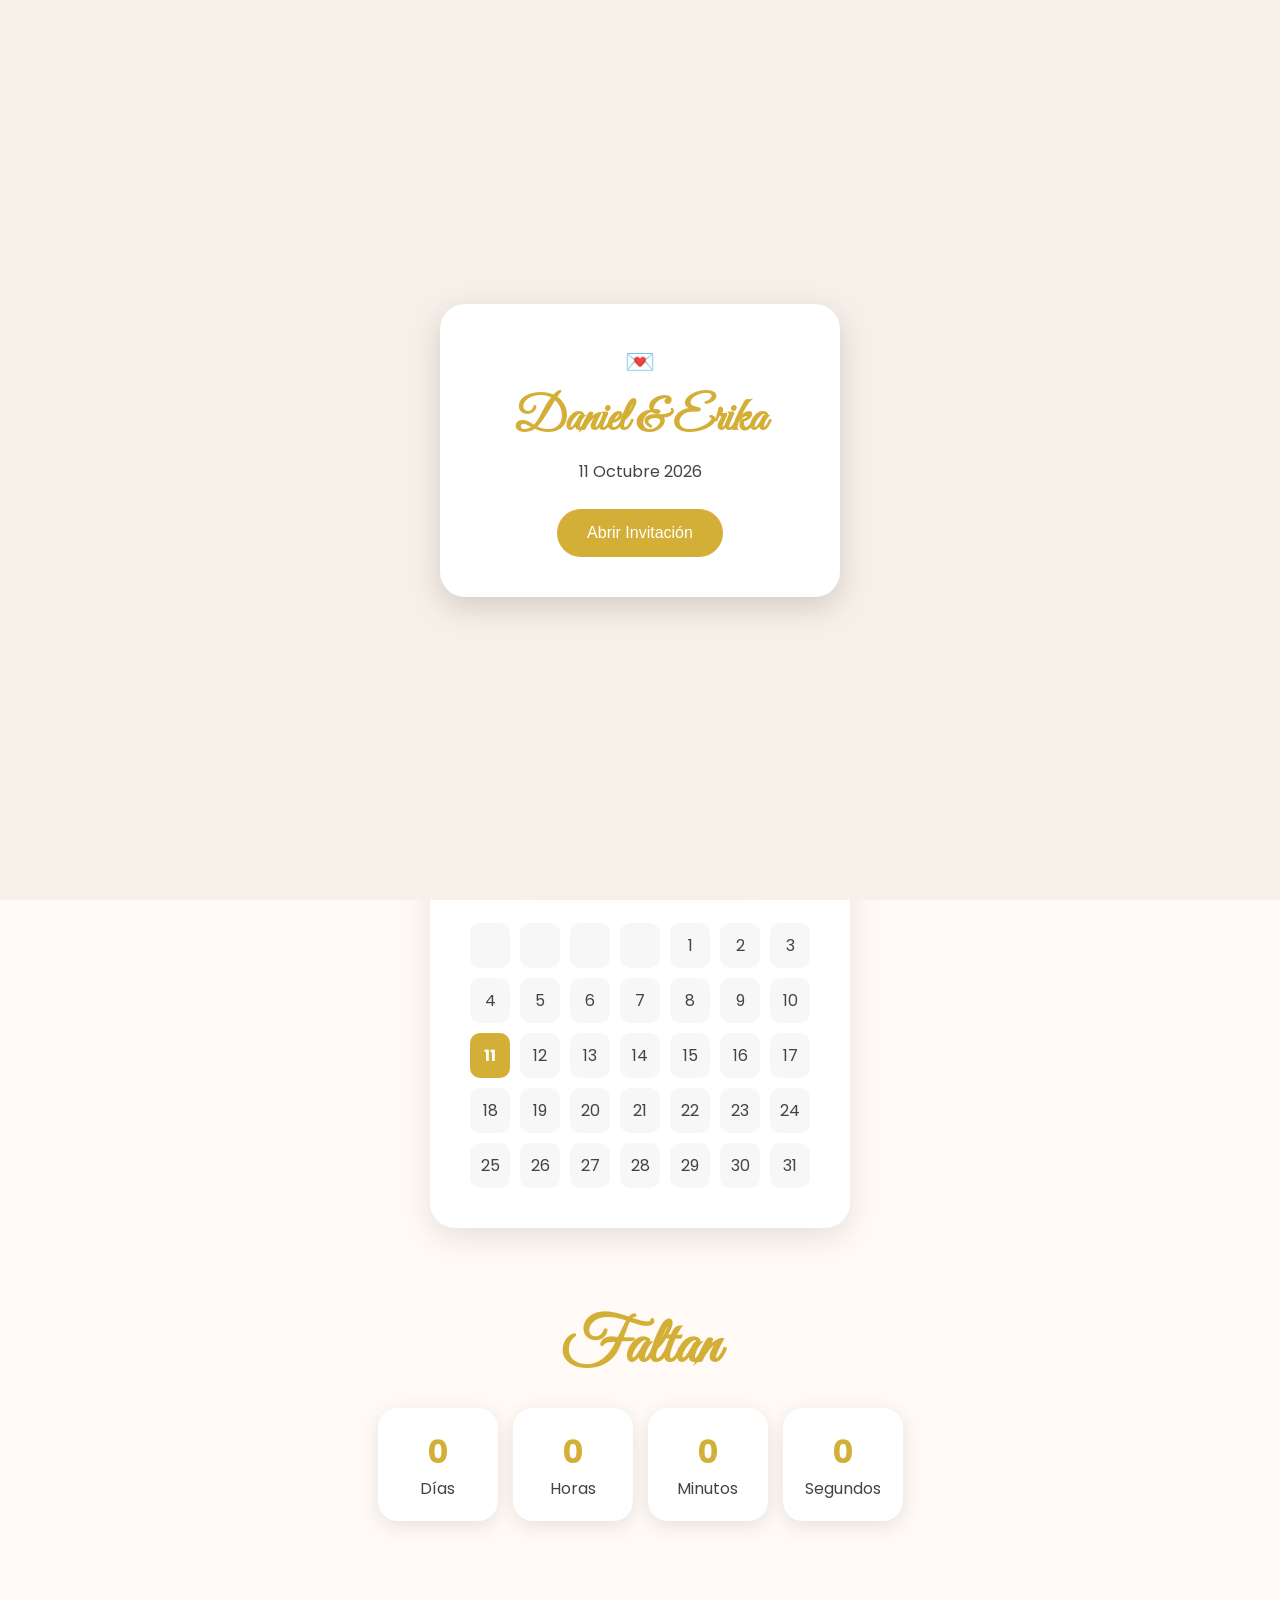
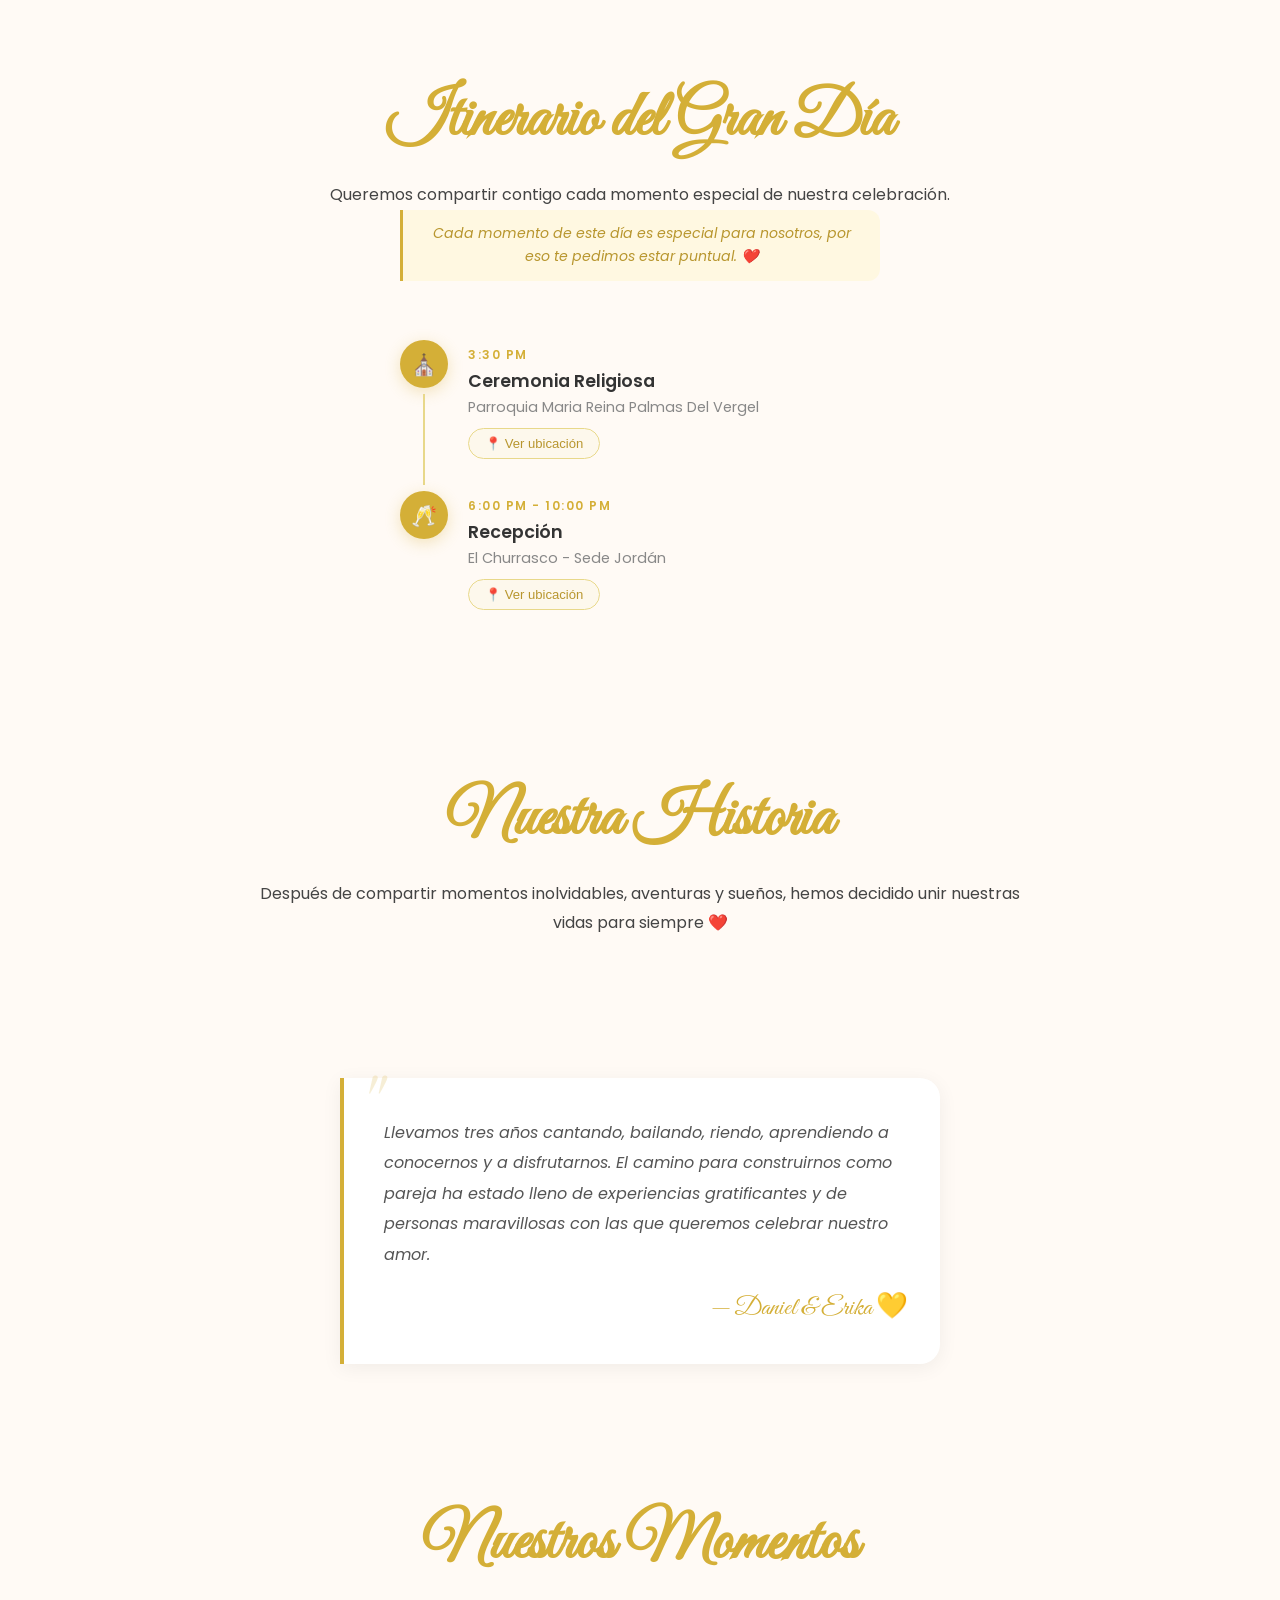
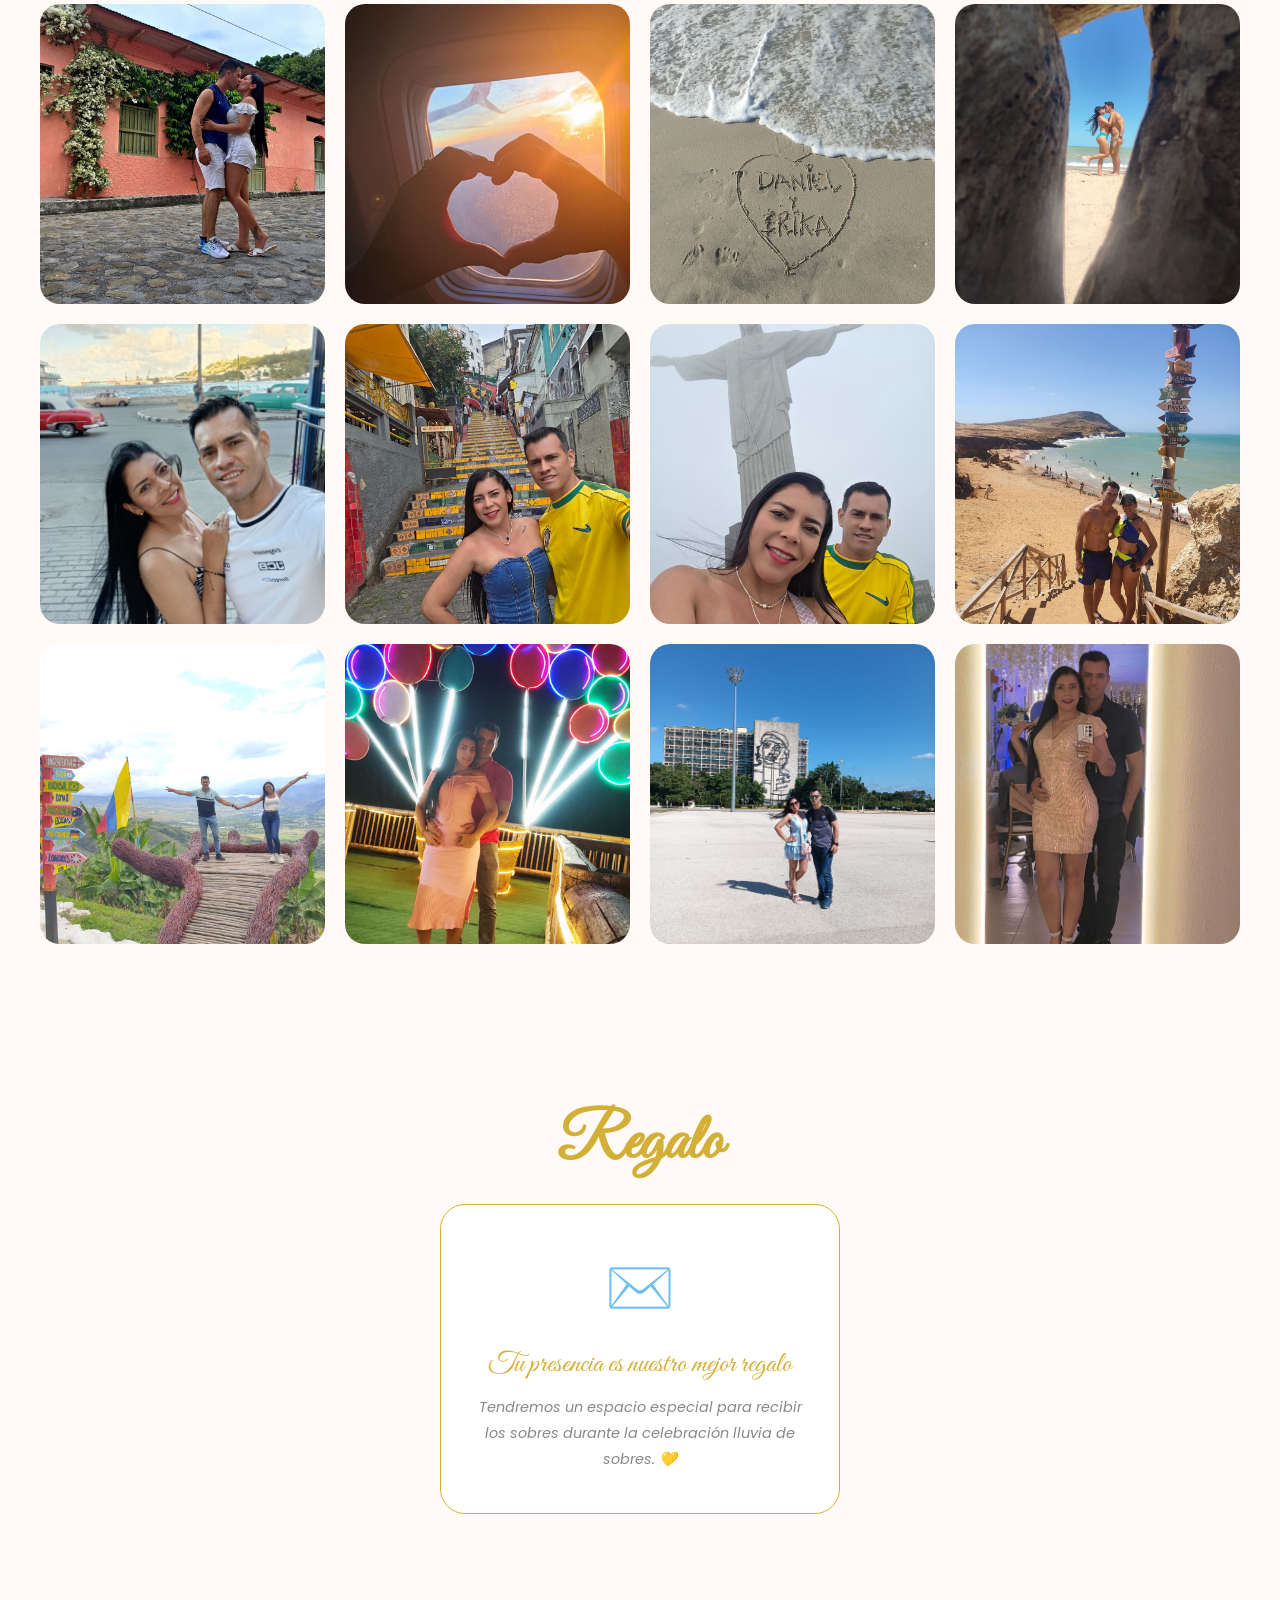
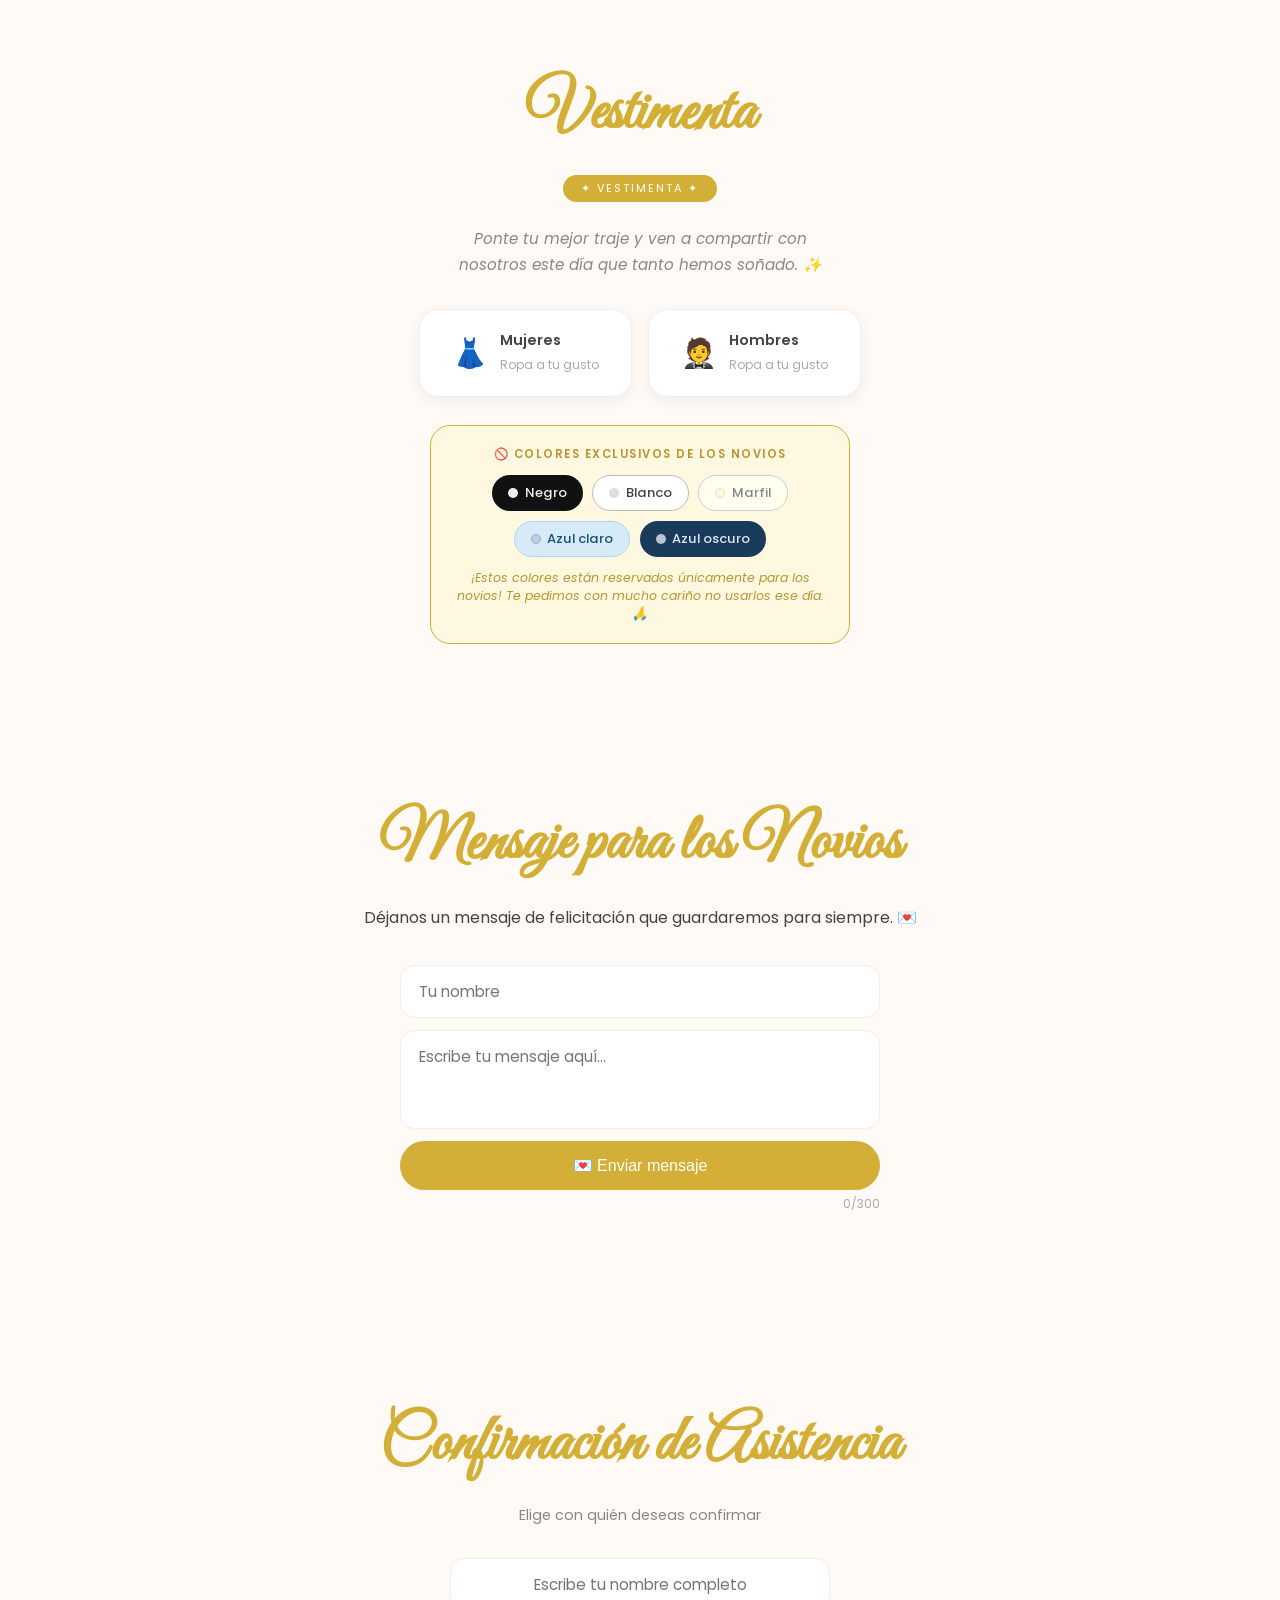
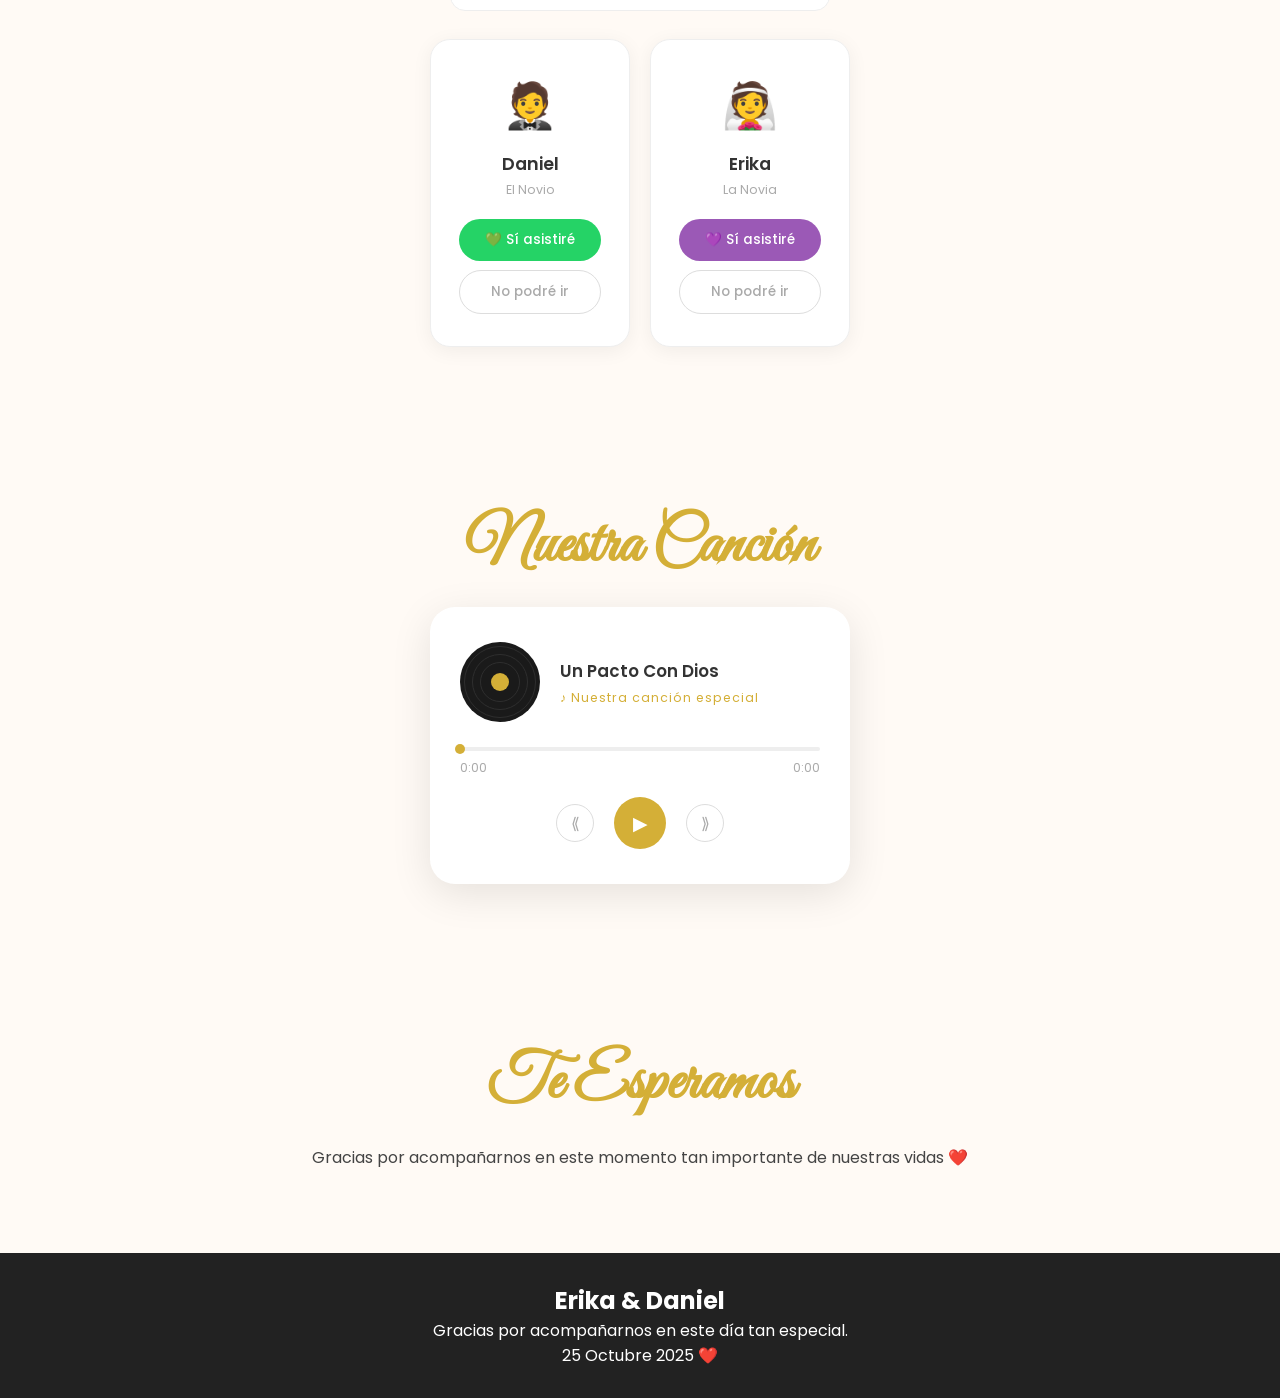
==== index.html @ 60728d1d "Add files via upload" ====
<!doctype html>
<html lang="es">
  <head>
    <meta charset="UTF-8" />
    <meta name="viewport" content="width=device-width, initial-scale=1.0" />
    <title>Daniel & Erika | Nuestra Boda</title>

    <link rel="stylesheet" href="style.css" />

    <link
      href="https://fonts.googleapis.com/css2?family=Great+Vibes&family=Poppins:wght@300;400;600&display=swap"
      rel="stylesheet"
    />
  </head>

  <body>
    <!-- RAMAS EUCALIPTO -->

    <!-- RAMAS EUCALIPTO -->
    <img class="rama-deco rama-tl" src="multimedia/hojas.jpg" alt="" />
    <img class="rama-deco rama-tr" src="multimedia/hojas.jpg" alt="" />
    <img class="rama-deco rama-bl" src="multimedia/hojas.jpg" alt="" />
    <img class="rama-deco rama-br" src="multimedia/hojas.jpg" alt="" />

    <!-- SOBRE DE BIENVENIDA -->
    <div id="envelope">
      <div class="letter">
        <h2>💌</h2>

        <h1>Daniel & Erika</h1>

        <p>11 Octubre 2026</p>
        <br />

        <button id="openInvitation">Abrir Invitación</button>
      </div>
    </div>

    <!-- HERO -->
    <section class="hero reveal">
      <div class="hero-content">
        <h1>Daniel & Erika</h1>

        <h2>¡Nos Casamos!</h2>

        <p>11 Octubre 2026</p>
        <br />

        <a href="#calendario" class="btn"> Ver Invitación </a>
      </div>
    </section>

    <!-- SALUDO -->
    <section class="reveal saludo-section">
      <p class="saludo-texto">El amor nos unió</p>

      <p class="saludo-sub">
        y ahora queremos que tú seas parte de este momento tan especial.
        ¡Bienvenido(a)! ❤️
      </p>
    </section>

    <!-- CALENDARIO -->
    <br />
    <section id="calendario" class="reveal wedding-card">
      <h2 class="section-title">11 Octubre 2026</h2>

      <p class="subtitle">DO LUN MAR MIE JUE VIE SAB</p>

      <div class="calendar">
        <div></div>
        <div></div>
        <div></div>
        <div></div>

        <div>1</div>
        <div>2</div>
        <div>3</div>

        <div>4</div>
        <div>5</div>
        <div>6</div>
        <div>7</div>
        <div>8</div>
        <div>9</div>
        <div>10</div>

        <div class="heart-day">11</div>
        <div>12</div>
        <div>13</div>
        <div>14</div>
        <div>15</div>
        <div>16</div>
        <div>17</div>

        <div>18</div>
        <div>19</div>
        <div>20</div>
        <div>21</div>
        <div>22</div>
        <div>23</div>
        <div>24</div>

        <div>25</div>
        <div>26</div>
        <div>27</div>
        <div>28</div>
        <div>29</div>
        <div>30</div>
        <div>31</div>
      </div>
    </section>

    <!-- CONTADOR -->
    <section class="reveal">
      <h2 class="section-title">Faltan</h2>

      <div class="countdown">
        <div class="box">
          <span id="days">0</span>
          Días
        </div>

        <div class="box">
          <span id="hours">0</span>
          Horas
        </div>

        <div class="box">
          <span id="minutes">0</span>
          Minutos
        </div>

        <div class="box">
          <span id="seconds">0</span>
          Segundos
        </div>
      </div>
    </section>

    <!-- ITINERARIO -->
    <section class="reveal">
      <h2 class="section-title">Itinerario del Gran Día</h2>

      <p class="story">
        Queremos compartir contigo cada momento especial de nuestra celebración.
      </p>

      <p class="itinerario-puntualidad">
        Cada momento de este día es especial para nosotros, por eso te pedimos
        estar puntual. ❤️
      </p>

      <br />

      <div class="itinerario-v">
        <div class="itv-item">
          <div class="itv-left">
            <div class="itv-dot">⛪</div>
            <div class="itv-line"></div>
          </div>
          <div class="itv-body">
            <div class="itv-time">3:30 PM</div>
            <div class="itv-title">Ceremonia Religiosa</div>
            <div class="itv-place">Parroquia Maria Reina Palmas Del Vergel</div>
            <button
              class="itv-btn"
              onclick="
                window.open(
                  'https://maps.app.goo.gl/7GbqbNz1b2HwPxVq8',
                  '_blank',
                )
              "
            >
              📍 Ver ubicación
            </button>
          </div>
        </div>

        <div class="itv-item">
          <div class="itv-left">
            <div class="itv-dot">🥂</div>
            <!-- elimina la línea que estaba aquí -->
          </div>
          <div class="itv-body">
            <div class="itv-time">6:00 PM - 10:00 PM</div>
            <div class="itv-title">Recepción</div>
            <div class="itv-place">El Churrasco - Sede Jordán</div>
            <button
              class="itv-btn"
              onclick="
                window.open(
                  'https://maps.app.goo.gl/eGjU2uYgbyq8py438',
                  '_blank',
                )
              "
            >
              📍 Ver ubicación
            </button>
          </div>
        </div>
      </div>
    </section>

    <!-- HISTORIA -->
    <section id="historia" class="reveal">
      <h2 class="section-title">Nuestra Historia</h2>

      <p class="story">
        Después de compartir momentos inolvidables, aventuras y sueños, hemos
        decidido unir nuestras vidas para siempre ❤️
      </p>
    </section>

    <!-- FRASE ROMÁNTICA -->
    <section class="reveal frase-section">
      <div class="frase-card">
        <span class="frase-comilla">"</span>

        <p class="frase-texto">
          Llevamos tres años cantando, bailando, riendo, aprendiendo a
          conocernos y a disfrutarnos. El camino para construirnos como pareja
          ha estado lleno de experiencias gratificantes y de personas
          maravillosas con las que queremos celebrar nuestro amor.
        </p>

        <span class="frase-firma">— Daniel & Erika 💛</span>
      </div>
    </section>

    <!-- GALERÍA -->
    <section id="galeria" class="reveal">
      <h2 class="section-title">Nuestros Momentos</h2>

      <div class="gallery">
        <img src="multimedia/foto1.jpeg" alt="Foto 1" />
        <img src="multimedia/foto2.jpg" alt="Foto 2" />
        <img src="multimedia/foto3.jpg" alt="Foto 3" />
        <img src="multimedia/foto4.jpg" alt="Foto 4" />
        <img src="multimedia/foto5.jpeg" alt="Foto 5" />
        <img src="multimedia/foto6.jpeg" alt="Foto 6" />
        <img src="multimedia/foto7.jpeg" alt="Foto 7" />
        <img src="multimedia/foto8.jpeg" alt="Foto 8" />
        <img src="multimedia/foto9.jpeg" alt="Foto 9" />
        <img src="multimedia/foto10.jpg" alt="Foto 10" />
        <img src="multimedia/foto11.jpg" alt="Foto 11" />
        <img src="multimedia/foto12.jpg" alt="Foto 12" />
      </div>
    </section>

    <!-- REGALO -->
    <section class="reveal regalo-section">
      <h2 class="section-title">Regalo</h2>

      <div class="regalo-card">
        <span class="regalo-icon">✉️</span>

        <p class="regalo-titulo">Tu presencia es nuestro mejor regalo</p>

        <p class="regalo-texto">
          Tendremos un espacio especial para recibir los sobres durante la
          celebración lluvia de sobres. 💛
        </p>
      </div>
    </section>

    <!-- DRESS CODE — OPCIÓN D -->
    <section class="reveal dresscode">
      <h2 class="section-title">Vestimenta</h2>

      <span class="dc-badge">✦ Vestimenta ✦</span>

      <p class="dc-intro">
        Ponte tu mejor traje y ven a compartir con nosotros este día que tanto
        hemos soñado. ✨
      </p>

      <div class="dc-gender-row">
        <div class="dc-g-card">
          <span class="dc-g-icon">👗</span>
          <div class="dc-g-txt">
            <strong>Mujeres</strong>
            <span>Ropa a tu gusto</span>
          </div>
        </div>

        <div class="dc-g-card">
          <span class="dc-g-icon">🤵</span>
          <div class="dc-g-txt">
            <strong>Hombres</strong>
            <span>Ropa a tu gusto</span>
          </div>
        </div>
      </div>

      <div class="dc-alert">
        <p class="dc-alert-head">🚫 Colores exclusivos de los novios</p>

        <div class="dc-pills">
          <div class="dc-pill dc-p-negro">
            <div class="dc-dot" style="background: #eee"></div>
            Negro
          </div>
          <div class="dc-pill dc-p-blanco">
            <div class="dc-dot" style="background: #ddd"></div>
            Blanco
          </div>
          <div class="dc-pill dc-p-marfil">
            <div
              class="dc-dot"
              style="background: #fffad0; border: 1px solid #ddd"
            ></div>
            Marfil
          </div>
          <div class="dc-pill dc-p-azulclaro">
            <div
              class="dc-dot"
              style="background: #b0d0f0; border: 1px solid #aaa"
            ></div>
            Azul claro
          </div>
          <div class="dc-pill dc-p-azuloscuro">
            <div class="dc-dot" style="background: #fff; opacity: 0.7"></div>
            Azul oscuro
          </div>
        </div>

        <p class="dc-alert-foot">
          ¡Estos colores están reservados únicamente para los novios! Te pedimos
          con mucho cariño no usarlos ese día. 🙏
        </p>
      </div>
    </section>

    <!-- MURO DE MENSAJES -->
    <section class="reveal muro-section">
      <h2 class="section-title">Mensaje para los Novios</h2>

      <p class="story">
        Déjanos un mensaje de felicitación que guardaremos para siempre. 💌
      </p>

      <div class="muro-form">
        <input
          type="text"
          id="muro-nombre"
          placeholder="Tu nombre"
          maxlength="50"
        />

        <textarea
          id="muro-mensaje"
          placeholder="Escribe tu mensaje aquí..."
          maxlength="300"
          rows="3"
        ></textarea>

        <button onclick="enviarMensaje()">💌 Enviar mensaje</button>

        <p class="muro-contador"><span id="muro-chars">0</span>/300</p>
      </div>
    </section>

    <!-- CONFIRMACIÓN — OPCIÓN B -->
    <section class="reveal confirm-section">
      <h2 class="section-title">Confirmación de Asistencia</h2>

      <p class="confirm-sub">Elige con quién deseas confirmar</p>

      <div class="confirm-nombre-wrap" id="confirm-nombre-wrap">
        <input
          type="text"
          id="confirm-nombre"
          placeholder="Escribe tu nombre completo"
          maxlength="60"
        />
      </div>

      <div class="confirm-cards">
        <div class="confirm-card">
          <span class="confirm-icon">🤵</span>
          <p class="confirm-name">Daniel</p>
          <p class="confirm-role">El Novio</p>
          <button
            class="confirm-btn-novio"
            onclick="confirmarAsistencia('novio', true)"
          >
            💚 Sí asistiré
          </button>
          <button
            class="confirm-btn-novio confirm-btn-no"
            onclick="confirmarAsistencia('novio', false)"
          >
            No podré ir
          </button>
        </div>

        <div class="confirm-card">
          <span class="confirm-icon">👰</span>
          <p class="confirm-name">Erika</p>
          <p class="confirm-role">La Novia</p>
          <button
            class="confirm-btn-novia"
            onclick="confirmarAsistencia('novia', true)"
          >
            💜 Sí asistiré
          </button>
          <button
            class="confirm-btn-novia confirm-btn-no"
            onclick="confirmarAsistencia('novia', false)"
          >
            No podré ir
          </button>
        </div>
      </div>
    </section>

    <!-- CANCIÓN -->
    <section class="reveal" id="cancion">
      <h2 class="section-title">Nuestra Canción</h2>

      <div class="player-card">
        <div class="player-top">
          <div class="vinyl" id="vinyl">
            <div class="vinyl-ring r1"></div>
            <div class="vinyl-ring r2"></div>
            <div class="vinyl-ring r3"></div>
            <div class="vinyl-center"></div>
          </div>

          <div class="player-info">
            <p class="player-song">Un Pacto Con Dios</p>
            <p class="player-artist"><Juan Fernández></Juan></p>
            <p class="player-label">♪ Nuestra canción especial</p>
          </div>
        </div>

        <audio
          id="audio"
          src="multimedia/Un Pacto Con Dios - Rabito.mp3"
        ></audio>

        <div class="player-progress-wrap">
          <div class="player-progress" id="progressBar">
            <div class="player-progress-fill" id="progressFill"></div>
          </div>
          <div class="player-times">
            <span id="currentTime">0:00</span>
            <span id="totalTime">0:00</span>
          </div>
        </div>

        <div class="player-controls">
          <button
            class="player-btn-ghost"
            id="btnRewind"
            title="Retroceder 10s"
          >
            ⟪
          </button>
          <button class="player-btn-play" id="btnPlay">▶</button>
          <button
            class="player-btn-ghost"
            id="btnForward"
            title="Adelantar 10s"
          >
            ⟫
          </button>
        </div>
      </div>
    </section>

    <!-- MENSAJE FINAL -->
    <section class="reveal">
      <h2 class="section-title">Te Esperamos</h2>

      <p class="story">
        Gracias por acompañarnos en este momento tan importante de nuestras
        vidas ❤️
      </p>
    </section>

    <!-- LLUVIA DE SOBRES ANIMADA -->
    <div id="envelopes"></div>

    <!-- FOOTER -->
    <footer>
      <h2>Erika & Daniel</h2>

      <p>Gracias por acompañarnos en este día tan especial.</p>

      <p>25 Octubre 2025 ❤️</p>
    </footer>

    <!-- MENÚ FLOTANTE -->
    <nav class="bottom-nav">
      <a href="#calendario">
        <span class="nav-icon">📅</span>
        <span class="nav-text">Fecha</span>
      </a>
      <a href="#historia">
        <span class="nav-icon">❤️</span>
        <span class="nav-text">Historia</span>
      </a>
      <a href="#galeria">
        <span class="nav-icon">📸</span>
        <span class="nav-text">Fotos</span>
      </a>
      <a href="#mapa">
        <span class="nav-icon">📍</span>
        <span class="nav-text">Lugar</span>
      </a>
    </nav>

    <script src="script.js"></script>
  </body>
</html>
---- style.css ----
/* =========================
   RESET
========================= */

* {
  margin: 0;
  padding: 0;
  box-sizing: border-box;
}

html {
  scroll-behavior: smooth;
}

body {
  font-family: "Poppins", sans-serif;
  background: #fffaf5;
  color: #444;
  overflow-x: hidden;
}

/* =========================
   SOBRE DE BIENVENIDA
========================= */

#envelope {
  position: fixed;
  top: 0;
  left: 0;
  width: 100%;
  height: 100vh;
  background: #f7f0e8;
  display: flex;
  justify-content: center;
  align-items: center;
  z-index: 9999;
  transition: opacity 1s ease;
}

.letter {
  background: #fff;
  padding: 40px;
  border-radius: 25px;
  text-align: center;
  width: 90%;
  max-width: 400px;
  box-shadow: 0 10px 30px rgba(0, 0, 0, 0.15);
}

.letter h1 {
  font-family: "Great Vibes", cursive;
  font-size: 3rem;
  color: #d4af37;
  margin: 10px 0;
}

/* =========================
   HERO
========================= */

.hero {
  height: 100vh;
  background:
    linear-gradient(rgba(0, 0, 0, 0.35), rgba(0, 0, 0, 0.35)),
    url("https://images.unsplash.com/photo-1519741497674-611481863552?w=1600");
  background-size: cover;
  background-position: center;
  background-repeat: no-repeat;
  display: flex;
  justify-content: center;
  align-items: center;
  text-align: center;
  color: white;
}

.hero-content {
  background: rgba(0, 0, 0, 0.15);
  backdrop-filter: blur(4px);
  padding: 30px;
  border-radius: 20px;
}

.hero-content h1 {
  font-family: "Great Vibes", cursive;
  font-size: 6rem;
}

.hero-content h2 {
  margin: 15px 0;
}

/* =========================
   BOTONES
========================= */

.btn,
button {
  background: #d4af37;
  color: white;
  border: none;
  padding: 15px 30px;
  border-radius: 50px;
  cursor: pointer;
  text-decoration: none;
  transition: 0.3s;
  display: inline-block;
  font-size: 1rem;
}

.btn:hover,
button:hover {
  transform: scale(1.05);
}

/* =========================
   SECCIONES
========================= */

section {
  padding: 80px 20px;
  text-align: center;
}

.section-title {
  font-family: "Great Vibes", cursive;
  font-size: 4rem;
  color: #d4af37;
  margin-bottom: 20px;
}

/* =========================
   CONTADOR
========================= */

.countdown {
  display: flex;
  justify-content: center;
  flex-wrap: wrap;
  gap: 15px;
}

.box {
  background: white;
  min-width: 120px;
  padding: 20px;
  border-radius: 20px;
  box-shadow: 0 5px 20px rgba(0, 0, 0, 0.1);
}

.box span {
  display: block;
  font-size: 2rem;
  font-weight: bold;
  color: #d4af37;
}

/* =========================
   HISTORIA
========================= */

.story {
  max-width: 800px;
  margin: auto;
  line-height: 1.8;
}

/* =========================
   GALERÍA
========================= */

.gallery {
  max-width: 1200px;
  margin: auto;
  display: grid;
  grid-template-columns: repeat(auto-fit, minmax(250px, 1fr));
  gap: 20px;
}

.gallery img {
  width: 100%;
  height: 300px;
  object-fit: cover;
  border-radius: 20px;
  transition: 0.4s;
}

.gallery img:hover {
  transform: scale(1.05);
}

/* =========================
   TARJETAS EVENTO
========================= */

.cards {
  display: flex;
  justify-content: center;
  flex-wrap: wrap;
  gap: 20px;
}

.card {
  background: white;
  width: 320px;
  padding: 30px;
  border-radius: 20px;
  box-shadow: 0 5px 20px rgba(0, 0, 0, 0.1);
}

.card h3 {
  color: #d4af37;
  margin-bottom: 10px;
}

/* =========================
   CONFIRMACIÓN BASE
========================= */

.texto-confirmacion {
  margin-bottom: 20px;
  color: #666;
}

.confirmacion-card {
  max-width: 500px;
  margin: 0 auto;
  background: white;
  padding: 30px;
  border-radius: 20px;
  box-shadow: 0 10px 30px rgba(0, 0, 0, 0.1);
}

.confirmacion-card input {
  width: 100%;
  padding: 15px;
  margin-bottom: 20px;
  border: 1px solid #ddd;
  border-radius: 12px;
  font-size: 1rem;
  outline: none;
}

.confirmacion-card input:focus {
  border-color: #d4af37;
}

.asistencia-opciones {
  display: flex;
  justify-content: space-between;
  gap: 15px;
  margin-bottom: 25px;
  flex-wrap: wrap;
}

.opcion {
  flex: 1;
  padding: 12px;
  border-radius: 12px;
  border: 2px solid #eee;
  cursor: pointer;
  transition: 0.3s;
  display: flex;
  justify-content: center;
  align-items: center;
  gap: 8px;
  font-weight: 500;
  background: #fafafa;
  position: relative;
}

.opcion input {
  position: absolute;
  opacity: 0;
}

.opcion:has(input:checked) {
  border-color: #d4af37;
  background: #fff8e1;
  transform: scale(1.03);
  box-shadow: 0 8px 20px rgba(0, 0, 0, 0.08);
}

.opcion.si:has(input:checked) {
  border-color: #4caf50;
  background: #eaffea;
}

.opcion.no:has(input:checked) {
  border-color: #e74c3c;
  background: #ffecec;
}

.btn-confirmar {
  width: 100%;
  padding: 15px;
  background: #d4af37;
  color: white;
  border: none;
  border-radius: 50px;
  font-size: 1.1rem;
  cursor: pointer;
  transition: 0.3s;
}

.btn-confirmar:hover {
  transform: scale(1.03);
}

/* =========================
   AUDIO
========================= */

audio {
  width: 100%;
  max-width: 500px;
}

/* =========================
   FOOTER
========================= */

footer {
  background: #222;
  color: white;
  text-align: center;
  padding: 30px;
  margin-bottom: 90px;
}

/* =========================
   MENÚ FLOTANTE
========================= */

.bottom-nav {
  position: fixed;
  bottom: 15px;
  left: 50%;
  transform: translateX(-50%);
  background: white;
  padding: 10px 20px;
  border-radius: 50px;
  display: flex;
  gap: 10px;
  box-shadow: 0 0 20px rgba(0, 0, 0, 0.15);
  z-index: 1000;
}

.bottom-nav a {
  text-decoration: none;
  display: flex;
  flex-direction: column;
  align-items: center;
  gap: 2px;
  padding: 4px 10px;
  border-radius: 20px;
  transition: 0.2s;
}

.bottom-nav a:hover {
  background: #fff8e1;
  transform: translateY(-2px);
}

.nav-icon {
  font-size: 20px;
  line-height: 1;
}

.nav-text {
  font-size: 0.62rem;
  color: #aaa;
  font-family: "Poppins", sans-serif;
  font-weight: 500;
  letter-spacing: 0.3px;
}

@media (max-width: 480px) {
  .bottom-nav {
    gap: 5px;
    padding: 8px 14px;
  }

  .bottom-nav a {
    padding: 4px 8px;
  }

  .nav-text {
    font-size: 0.58rem;
  }
}

/* =========================
   ANIMACIÓN SCROLL
========================= */

.reveal {
  opacity: 0;
  transform: translateY(50px);
  transition: all 1s ease;
}

.reveal.active {
  opacity: 1;
  transform: translateY(0);
}

/* =========================
   RESPONSIVE
========================= */

@media (max-width: 768px) {
  .hero-content h1 {
    font-size: 4rem;
  }

  .section-title {
    font-size: 3rem;
  }

  .card {
    width: 100%;
  }
}

@media (max-width: 480px) {
  .hero-content h1 {
    font-size: 3rem;
  }

  .section-title {
    font-size: 2.3rem;
  }

  .countdown {
    display: grid;
    grid-template-columns: repeat(2, 1fr);
  }

  .gallery {
    grid-template-columns: 1fr;
  }

  .bottom-nav {
    gap: 15px;
    padding: 10px 18px;
  }
}

/* =========================
   CALENDARIO
========================= */

.wedding-card {
  background: white;
  max-width: 800px;
  margin: auto;
  padding: 40px;
  border-radius: 25px;
  box-shadow: 0 10px 30px rgba(0, 0, 0, 0.1);
}

.subtitle {
  margin-bottom: 20px;
  letter-spacing: 3px;
  color: #777;
}

.calendar {
  display: grid;
  grid-template-columns: repeat(7, 1fr);
  gap: 10px;
  max-width: 500px;
  margin: auto;
}

.calendar div {
  padding: 10px;
  background: #f7f7f7;
  border-radius: 10px;
}

.heart-day {
  background: #d4af37 !important;
  color: white;
  font-weight: bold;
}

/* =========================
   TIMELINE
========================= */

.timeline {
  display: flex;
  flex-direction: column;
  gap: 30px;
  align-items: center;
}

.event {
  background: white;
  padding: 25px;
  border-radius: 20px;
  width: 300px;
  box-shadow: 0 10px 25px rgba(0, 0, 0, 0.1);
  position: relative;
}

.event h3 {
  color: #d4af37;
}

.event button {
  margin-top: 10px;
}

/* =========================
   FIX FOOTER
========================= */

html,
body {
  height: 100%;
}

body {
  min-height: 100vh;
  display: flex;
  flex-direction: column;
}

footer {
  margin-top: auto;
  margin-bottom: 0 !important;
}

/* =========================
   DRESS CODE
========================= */

.dresscode {
  padding: 80px 20px;
}

.dc-badge {
  display: inline-block;
  background: #d4af37;
  color: white;
  font-size: 11px;
  letter-spacing: 2px;
  text-transform: uppercase;
  padding: 5px 18px;
  border-radius: 50px;
  margin-bottom: 1.5rem;
}

.dc-intro {
  font-size: 0.95rem;
  color: #888;
  max-width: 400px;
  margin: 0 auto 2rem;
  line-height: 1.7;
  font-style: italic;
}

.dc-gender-row {
  display: flex;
  gap: 1rem;
  justify-content: center;
  flex-wrap: wrap;
  margin-bottom: 1.75rem;
}

.dc-g-card {
  background: white;
  border: 0.5px solid #eee;
  border-radius: 20px;
  padding: 1.25rem 2rem;
  display: flex;
  align-items: center;
  gap: 0.75rem;
  box-shadow: 0 4px 15px rgba(0, 0, 0, 0.06);
}

.dc-g-icon {
  font-size: 1.8rem;
}

.dc-g-txt {
  text-align: left;
}

.dc-g-txt strong {
  display: block;
  font-size: 0.9rem;
  font-weight: 600;
  color: #444;
}

.dc-g-txt span {
  font-size: 0.75rem;
  color: #aaa;
}

.dc-alert {
  background: #fff8e1;
  border: 1.5px solid #d4af37;
  border-radius: 20px;
  padding: 1.25rem 1.5rem;
  max-width: 420px;
  margin: 0 auto;
}

.dc-alert-head {
  font-size: 0.72rem;
  color: #b8962e;
  letter-spacing: 1.5px;
  text-transform: uppercase;
  margin-bottom: 0.75rem;
  font-weight: 600;
}

.dc-pills {
  display: flex;
  gap: 0.6rem;
  justify-content: center;
  flex-wrap: wrap;
  margin-bottom: 0.75rem;
}

.dc-pill {
  display: flex;
  align-items: center;
  gap: 0.4rem;
  padding: 7px 16px;
  border-radius: 50px;
  font-size: 0.82rem;
  font-weight: 500;
}

.dc-p-negro {
  background: #111;
  color: #f0f0f0;
}

.dc-p-blanco {
  background: #fff;
  color: #444;
  border: 1px solid #bbb;
}

.dc-p-marfil {
  background: #fffff0;
  color: #888;
  border: 1px solid #ccc;
}

.dc-p-azulclaro {
  background: #d6eaf8;
  color: #1a5276;
  border: 1px solid #aed6f1;
  display: flex;
  align-items: center;
  gap: 0.4rem;
  padding: 7px 16px;
  border-radius: 50px;
  font-size: 0.82rem;
  font-weight: 500;
}

.dc-p-azuloscuro {
  background: #1a3a5c;
  color: #d6eaf8;
  display: flex;
  align-items: center;
  gap: 0.4rem;
  padding: 7px 16px;
  border-radius: 50px;
  font-size: 0.82rem;
  font-weight: 500;
}

.dc-dot {
  width: 10px;
  height: 10px;
  border-radius: 50%;
  flex-shrink: 0;
}

.dc-alert-foot {
  font-size: 0.78rem;
  color: #b8962e;
  font-style: italic;
}

@media (max-width: 480px) {
  .dc-g-card {
    width: 100%;
    max-width: 280px;
  }
}

/* =========================
   MAPA
========================= */

.mapa-cards {
  display: flex;
  gap: 1.5rem;
  justify-content: center;
  flex-wrap: wrap;
  margin-top: 2rem;
}

.mapa-card {
  background: white;
  border: 0.5px solid #eee;
  border-radius: 25px;
  padding: 1.5rem;
  width: 340px;
  box-shadow: 0 4px 20px rgba(0, 0, 0, 0.06);
  text-align: left;
}

.mapa-card-header {
  display: flex;
  gap: 1rem;
  align-items: flex-start;
  margin-bottom: 1rem;
}

.mapa-card-icon {
  font-size: 2rem;
  flex-shrink: 0;
}

.mapa-card-title {
  font-size: 0.95rem;
  font-weight: 600;
  color: #333;
  margin-bottom: 0.2rem;
}

.mapa-card-place {
  font-size: 0.82rem;
  color: #d4af37;
  font-weight: 500;
  margin-bottom: 0.2rem;
}

.mapa-card-address {
  font-size: 0.75rem;
  color: #aaa;
  margin-bottom: 0.2rem;
}

.mapa-card-time {
  font-size: 0.75rem;
  color: #888;
}

.mapa-frame-wrap {
  border-radius: 15px;
  overflow: hidden;
  margin-bottom: 1rem;
}

.mapa-frame-wrap a {
  text-decoration: none;
  display: block;
}

.mapa-placeholder {
  background: #f7f0e8;
  border-radius: 15px;
  height: 220px;
  display: flex;
  flex-direction: column;
  align-items: center;
  justify-content: center;
  gap: 0.5rem;
  cursor: pointer;
  transition: 0.2s;
  border: 1px dashed #d4af37;
}

.mapa-placeholder:hover {
  background: #fff8e1;
}

.mapa-placeholder span {
  font-size: 3rem;
}

.mapa-placeholder p {
  font-size: 0.85rem;
  color: #555;
  font-weight: 500;
  text-align: center;
  padding: 0 1rem;
}

.mapa-placeholder small {
  font-size: 0.72rem;
  color: #d4af37;
  letter-spacing: 0.5px;
}

.mapa-btn {
  width: 100%;
  padding: 12px 0;
  background: #d4af37;
  color: white;
  border: none;
  border-radius: 50px;
  font-size: 0.85rem;
  font-weight: 500;
  cursor: pointer;
  transition: 0.2s;
  font-family: "Poppins", sans-serif;
}

.mapa-btn:hover {
  opacity: 0.9;
  transform: scale(1.02);
}

@media (max-width: 768px) {
  .mapa-card {
    width: 100%;
    max-width: 400px;
  }
}

/* =========================
   CONFIRMACIÓN — OPCIÓN B
========================= */

.confirm-section {
  text-align: center;
}

.confirm-sub {
  font-size: 0.9rem;
  color: #888;
  margin-bottom: 2rem;
}

.confirm-nombre-wrap {
  max-width: 380px;
  margin: 0 auto 1.75rem;
}

.confirm-nombre-wrap input {
  width: 100%;
  padding: 14px 18px;
  border: 1.5px solid #eee;
  border-radius: 15px;
  font-size: 0.95rem;
  font-family: "Poppins", sans-serif;
  outline: none;
  transition: 0.2s;
  background: white;
  color: #444;
  text-align: center;
}

.confirm-nombre-wrap input:focus {
  border-color: #d4af37;
}

.confirm-cards {
  display: flex;
  gap: 1.25rem;
  justify-content: center;
  flex-wrap: wrap;
}

.confirm-card {
  background: white;
  border: 0.5px solid #eee;
  border-radius: 20px;
  padding: 2rem 1.75rem;
  width: 200px;
  text-align: center;
  box-shadow: 0 4px 20px rgba(0, 0, 0, 0.06);
  transition: transform 0.2s;
}

.confirm-card:hover {
  transform: translateY(-4px);
}

.confirm-icon {
  font-size: 2.8rem;
  display: block;
  margin-bottom: 0.75rem;
}

.confirm-name {
  font-size: 1.1rem;
  font-weight: 600;
  color: #333;
  margin-bottom: 0.2rem;
}

.confirm-role {
  font-size: 0.78rem;
  color: #aaa;
  margin-bottom: 1.25rem;
}

.confirm-btn-novio,
.confirm-btn-novia {
  width: 100%;
  padding: 11px 0;
  border: none;
  border-radius: 50px;
  font-size: 0.85rem;
  font-weight: 500;
  cursor: pointer;
  transition: 0.2s;
  font-family: "Poppins", sans-serif;
}

.confirm-btn-novio {
  background: #25d366;
  color: white;
}

.confirm-btn-novia {
  background: #9b59b6;
  color: white;
}

.confirm-btn-novio:hover,
.confirm-btn-novia:hover {
  transform: scale(1.05);
  opacity: 0.92;
}

.confirm-card .confirm-btn-novio + .confirm-btn-no,
.confirm-card .confirm-btn-novia + .confirm-btn-no {
  margin-top: 0.6rem;
}

.confirm-btn-no {
  background: transparent !important;
  color: #aaa !important;
  border: 1.5px solid #ddd !important;
}

.confirm-btn-no:hover {
  color: #888 !important;
  border-color: #ccc !important;
}

@media (max-width: 480px) {
  .confirm-card {
    width: 160px;
    padding: 1.5rem 1.25rem;
  }
}

/* =========================
   REPRODUCTOR VINILO
========================= */

.player-card {
  background: white;
  max-width: 420px;
  margin: 0 auto;
  padding: 35px 30px;
  border-radius: 25px;
  box-shadow: 0 10px 40px rgba(0, 0, 0, 0.1);
}

.player-top {
  display: flex;
  align-items: center;
  gap: 20px;
  margin-bottom: 25px;
}

.vinyl {
  width: 80px;
  height: 80px;
  min-width: 80px;
  border-radius: 50%;
  background: #1a1a1a;
  position: relative;
  display: flex;
  align-items: center;
  justify-content: center;
}

.vinyl.spinning {
  animation: spinVinyl 4s linear infinite;
}

@keyframes spinVinyl {
  from {
    transform: rotate(0deg);
  }
  to {
    transform: rotate(360deg);
  }
}

.vinyl-ring {
  position: absolute;
  border-radius: 50%;
  border: 1.5px solid #2e2e2e;
}

.r1 {
  width: 72px;
  height: 72px;
}
.r2 {
  width: 56px;
  height: 56px;
}
.r3 {
  width: 40px;
  height: 40px;
}

.vinyl-center {
  width: 18px;
  height: 18px;
  border-radius: 50%;
  background: #d4af37;
  position: absolute;
  z-index: 1;
}

.player-info {
  text-align: left;
  min-width: 0;
}

.player-song {
  font-size: 1.05rem;
  font-weight: 600;
  color: #333;
  white-space: nowrap;
  overflow: hidden;
  text-overflow: ellipsis;
  margin-bottom: 3px;
}

.player-artist {
  font-size: 0.9rem;
  color: #888;
  margin-bottom: 5px;
}

.player-label {
  font-size: 0.78rem;
  color: #d4af37;
  letter-spacing: 1px;
}

.player-progress-wrap {
  margin-bottom: 20px;
}

.player-progress {
  width: 100%;
  height: 4px;
  background: #eee;
  border-radius: 2px;
  cursor: pointer;
  margin-bottom: 8px;
  position: relative;
}

.player-progress-fill {
  height: 100%;
  width: 0%;
  background: #d4af37;
  border-radius: 2px;
  transition: width 0.5s linear;
  position: relative;
}

.player-progress-fill::after {
  content: "";
  position: absolute;
  right: -5px;
  top: 50%;
  transform: translateY(-50%);
  width: 10px;
  height: 10px;
  background: #d4af37;
  border-radius: 50%;
}

.player-times {
  display: flex;
  justify-content: space-between;
  font-size: 0.78rem;
  color: #aaa;
}

.player-controls {
  display: flex;
  align-items: center;
  justify-content: center;
  gap: 20px;
}

.player-btn-play {
  width: 52px;
  height: 52px;
  border-radius: 50%;
  background: #d4af37;
  color: white;
  border: none;
  font-size: 1.2rem;
  cursor: pointer;
  display: flex;
  align-items: center;
  justify-content: center;
  transition:
    transform 0.2s,
    background 0.2s;
  padding: 0;
}

.player-btn-play:hover {
  transform: scale(1.08);
  background: #c9a430;
}

.player-btn-ghost {
  width: 38px;
  height: 38px;
  border-radius: 50%;
  background: transparent;
  border: 1.5px solid #ddd;
  color: #aaa;
  font-size: 1rem;
  cursor: pointer;
  display: flex;
  align-items: center;
  justify-content: center;
  transition: 0.2s;
  padding: 0;
}

.player-btn-ghost:hover {
  border-color: #d4af37;
  color: #d4af37;
  transform: scale(1.05);
}

@media (max-width: 480px) {
  .player-card {
    padding: 25px 20px;
  }

  .vinyl {
    width: 65px;
    height: 65px;
    min-width: 65px;
  }

  .r1 {
    width: 58px;
    height: 58px;
  }
  .r2 {
    width: 44px;
    height: 44px;
  }
  .r3 {
    width: 30px;
    height: 30px;
  }
}

/* =========================
   ITINERARIO VERTICAL
========================= */

.itinerario-v {
  display: flex;
  flex-direction: column;
  max-width: 480px;
  margin: 0 auto;
  padding: 10px 0;
}

.itv-item {
  display: flex;
  gap: 1.25rem;
  position: relative;
}

.itv-left {
  display: flex;
  flex-direction: column;
  align-items: center;
  flex-shrink: 0;
  width: 48px;
}

.itv-dot {
  width: 48px;
  height: 48px;
  border-radius: 50%;
  background: #d4af37;
  display: flex;
  align-items: center;
  justify-content: center;
  font-size: 1.3rem;
  flex-shrink: 0;
  box-shadow: 0 4px 15px rgba(212, 175, 55, 0.3);
}

.itv-line {
  flex: 1;
  width: 2px;
  background: #e8d88a;
  margin: 6px 0;
  min-height: 40px;
}

.itv-body {
  flex: 1;
  padding: 6px 0 2rem;
  text-align: left;
}

.itv-item:last-child .itv-body {
  padding-bottom: 0;
}

.itv-time {
  font-size: 0.75rem;
  color: #d4af37;
  font-weight: 600;
  letter-spacing: 1.5px;
  text-transform: uppercase;
  margin-bottom: 4px;
}

.itv-title {
  font-size: 1.1rem;
  font-weight: 600;
  color: #333;
  margin-bottom: 3px;
}

.itv-place {
  font-size: 0.9rem;
  color: #888;
  margin-bottom: 10px;
}

.itv-btn {
  display: inline-flex;
  align-items: center;
  gap: 6px;
  background: #fdf8ec;
  color: #b8962e;
  border: 1px solid #e8d88a;
  border-radius: 50px;
  padding: 7px 16px;
  font-size: 0.82rem;
  font-weight: 500;
  cursor: pointer;
  transition: 0.2s;
}

.itv-btn:hover {
  background: #d4af37;
  color: white;
  border-color: #d4af37;
  transform: scale(1.03);
}

@media (max-width: 480px) {
  .itv-dot {
    width: 40px;
    height: 40px;
    font-size: 1.1rem;
  }

  .itv-left {
    width: 40px;
  }

  .itv-title {
    font-size: 1rem;
  }
}

/* =========================
   PUNTUALIDAD
========================= */

.itinerario-puntualidad {
  font-size: 0.88rem;
  color: #b8962e;
  font-style: italic;
  max-width: 480px;
  margin: 0 auto 1.5rem;
  line-height: 1.7;
  background: #fff8e1;
  border-left: 3px solid #d4af37;
  padding: 0.75rem 1rem;
  border-radius: 0 12px 12px 0;
}

/* =========================
   SALUDO
========================= */

.saludo-section {
  padding: 60px 20px 20px;
  text-align: center;
}

.saludo-texto {
  font-family: "Great Vibes", cursive;
  font-size: 2.8rem;
  color: #d4af37;
  margin-bottom: 0.75rem;
}

.saludo-sub {
  font-size: 0.95rem;
  color: #888;
  font-style: italic;
  line-height: 1.8;
  max-width: 400px;
  margin: 0 auto;
}

/* =========================
   REGALO
========================= */

.regalo-section {
  text-align: center;
}

.regalo-card {
  background: white;
  border: 1.5px solid #d4af37;
  border-radius: 25px;
  padding: 2.5rem 2rem;
  max-width: 400px;
  margin: 0 auto;
}

.regalo-icon {
  font-size: 3.5rem;
  display: block;
  margin-bottom: 1rem;
  animation: floatEnv 3s ease-in-out infinite;
}

.regalo-titulo {
  font-family: "Great Vibes", cursive;
  font-size: 1.8rem;
  color: #d4af37;
  margin-bottom: 0.75rem;
}

.regalo-texto {
  font-size: 0.9rem;
  color: #888;
  line-height: 1.8;
  font-style: italic;
}

/* =========================
   RAMAS EUCALIPTO
========================= */

.rama-deco {
  position: fixed;
  pointer-events: none;
  z-index: 0;
  mix-blend-mode: multiply;
  opacity: 0.7;
}

.rama-tl {
  top: 0;
  left: 0;
  width: 45vw;
  max-width: 280px;
  transform: scaleX(-1);
}

.rama-tr {
  top: 0;
  right: 0;
  width: 45vw;
  max-width: 280px;
  transform: none;
}

.rama-bl {
  bottom: 0;
  left: 0;
  width: 38vw;
  max-width: 220px;
  transform: scale(-1, -1);
}

.rama-br {
  bottom: 0;
  right: 0;
  width: 38vw;
  max-width: 220px;
  transform: scaleY(-1);
}

.hero {
  position: relative;
  z-index: 1;
}

@media (max-width: 480px) {
  .rama-tl,
  .rama-tr {
    width: 52vw;
    opacity: 0.6;
  }

  .rama-bl,
  .rama-br {
    width: 42vw;
    opacity: 0.6;
  }
}

/* =========================
   MURO DE MENSAJES
========================= */

.muro-section {
  text-align: center;
}

.muro-form {
  max-width: 480px;
  margin: 2rem auto;
  display: flex;
  flex-direction: column;
  gap: 0.75rem;
}

.muro-form input,
.muro-form textarea {
  width: 100%;
  padding: 14px 18px;
  border: 1.5px solid #eee;
  border-radius: 15px;
  font-size: 0.95rem;
  font-family: "Poppins", sans-serif;
  outline: none;
  resize: none;
  transition: 0.2s;
  background: white;
  color: #444;
}

.muro-form input:focus,
.muro-form textarea:focus {
  border-color: #d4af37;
}

.muro-contador {
  font-size: 0.75rem;
  color: #aaa;
  text-align: right;
  margin-top: -0.4rem;
}

.muro-mensajes {
  max-width: 600px;
  margin: 0 auto;
  display: flex;
  flex-direction: column;
  gap: 1rem;
}

.muro-card {
  background: white;
  border: 0.5px solid #eee;
  border-radius: 20px;
  padding: 1.25rem 1.5rem;
  text-align: left;
  box-shadow: 0 4px 15px rgba(0, 0, 0, 0.05);
}

.muro-card-nombre {
  font-size: 0.85rem;
  font-weight: 600;
  color: #d4af37;
  margin-bottom: 0.3rem;
}

.muro-card-mensaje {
  font-size: 0.9rem;
  color: #555;
  line-height: 1.6;
  margin-bottom: 0.3rem;
}

.muro-card-fecha {
  font-size: 0.72rem;
  color: #ccc;
}

.muro-cargando {
  color: #aaa;
  font-size: 0.9rem;
  font-style: italic;
}

.muro-vacio {
  color: #ccc;
  font-size: 0.9rem;
  font-style: italic;
  text-align: center;
  padding: 2rem 0;
}

/* =========================
   FRASE ROMÁNTICA
========================= */

.frase-section {
  text-align: center;
  padding: 60px 20px;
}

.frase-card {
  max-width: 600px;
  margin: 0 auto;
  padding: 2.5rem 2rem;
  border-left: 4px solid #d4af37;
  background: white;
  border-radius: 0 20px 20px 0;
  box-shadow: 0 4px 20px rgba(0, 0, 0, 0.06);
  text-align: left;
  position: relative;
}

.frase-comilla {
  font-family: "Great Vibes", cursive;
  font-size: 6rem;
  color: #d4af37;
  opacity: 0.2;
  position: absolute;
  top: -10px;
  left: 15px;
  line-height: 1;
}

.frase-texto {
  font-size: 1rem;
  color: #555;
  line-height: 1.9;
  font-style: italic;
  margin-bottom: 1.25rem;
  padding-left: 0.5rem;
}

.frase-firma {
  font-family: "Great Vibes", cursive;
  font-size: 1.6rem;
  color: #d4af37;
  display: block;
  text-align: right;
}

@media (max-width: 480px) {
  .frase-card {
    padding: 1.75rem 1.25rem;
  }

  .frase-texto {
    font-size: 0.92rem;
  }
}

/* =========================
   PÉTALOS ANIMADOS
========================= */

.petalo {
  position: fixed;
  top: -20px;
  pointer-events: none;
  z-index: 0;
  opacity: 0;
  animation: caerPetalo linear infinite;
}

@keyframes caerPetalo {
  0% {
    transform: translateY(-20px) rotate(0deg);
    opacity: 0;
  }
  10% {
    opacity: 0.8;
  }
  90% {
    opacity: 0.6;
  }
  100% {
    transform: translateY(110vh) rotate(720deg);
    opacity: 0;
  }
}
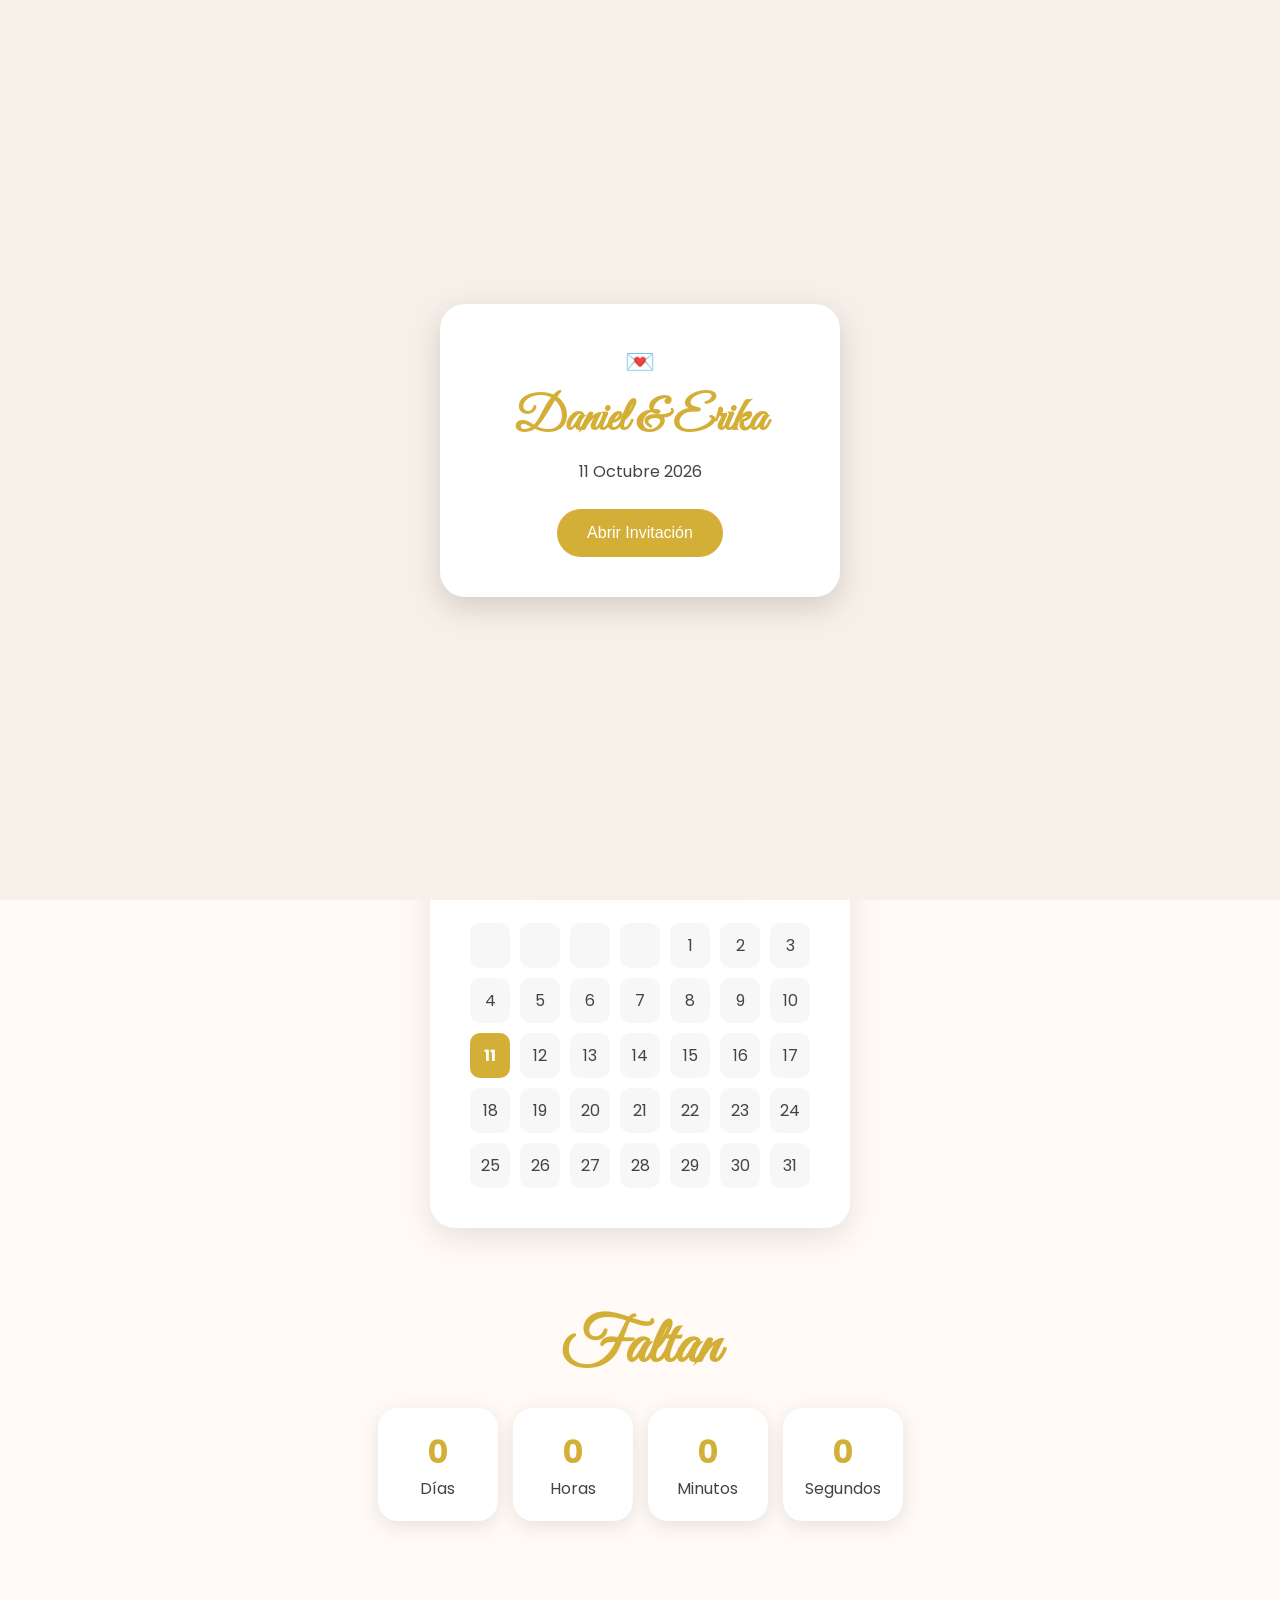
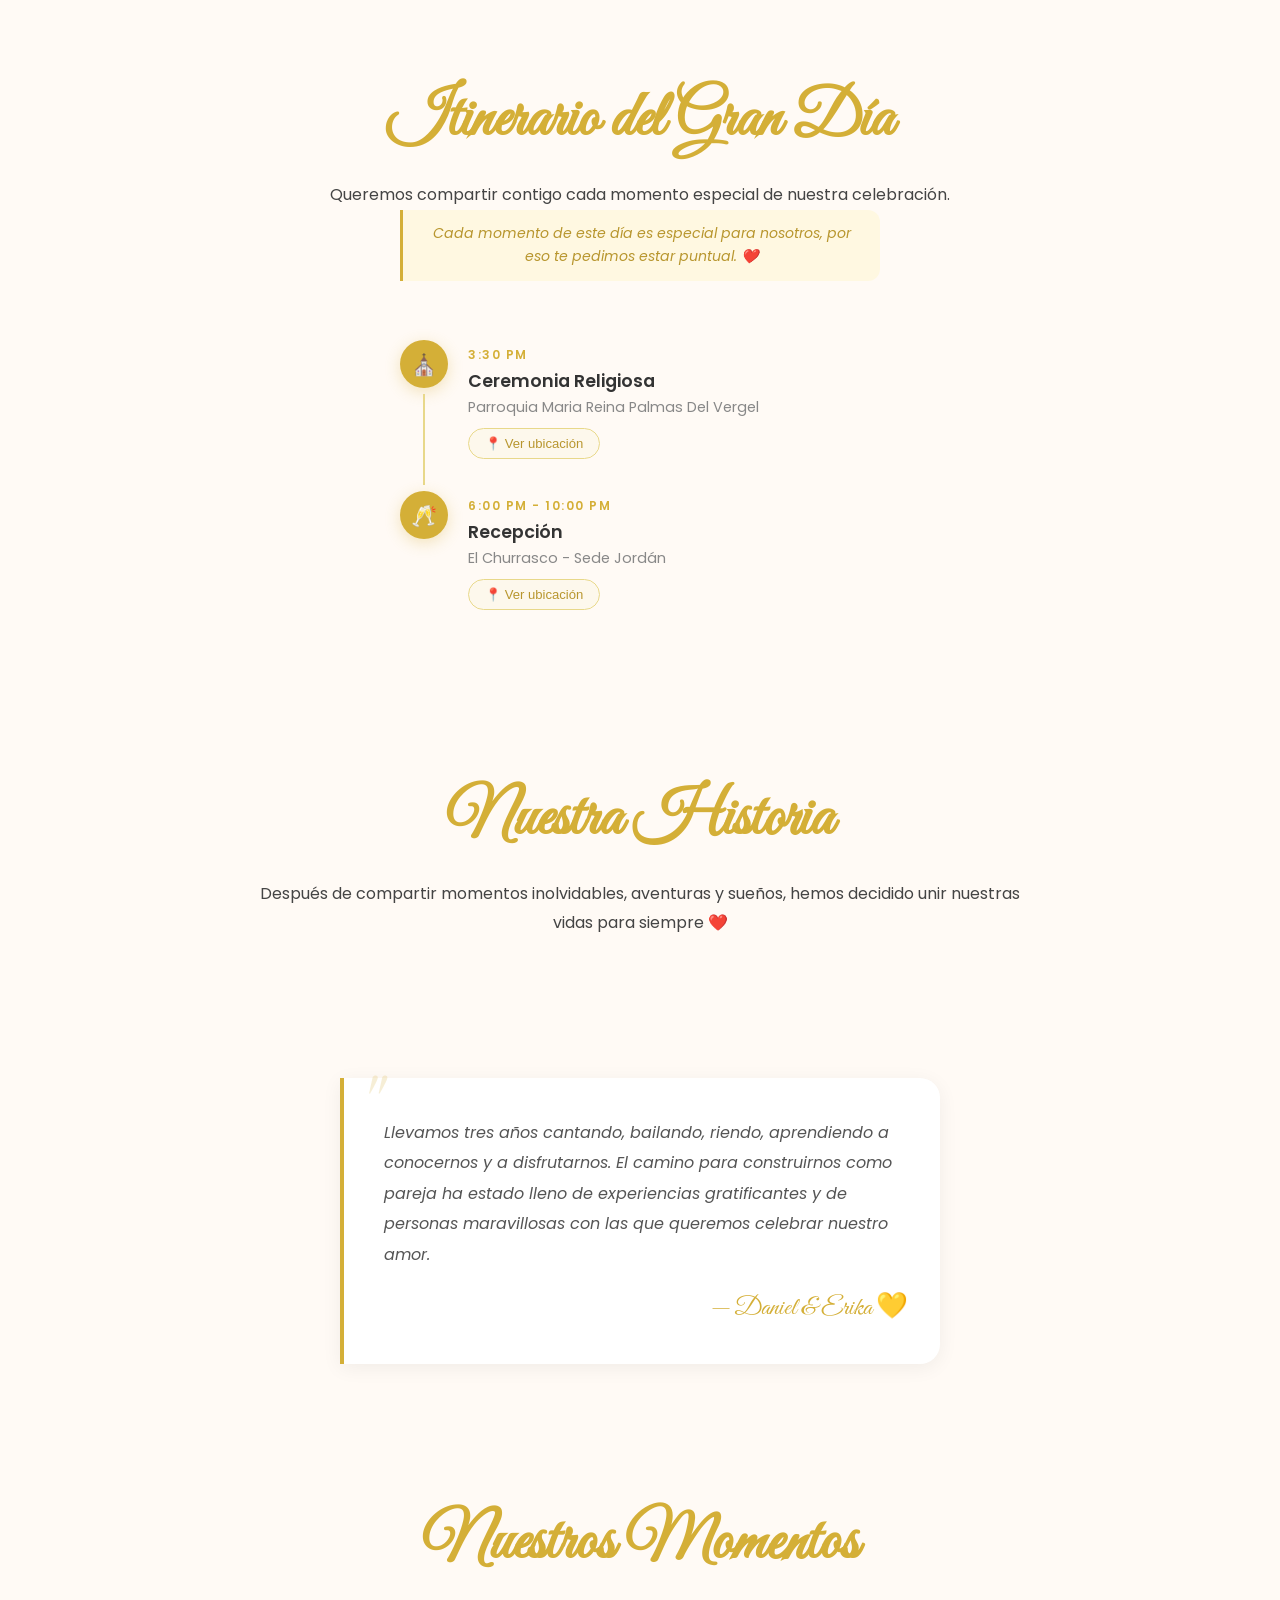
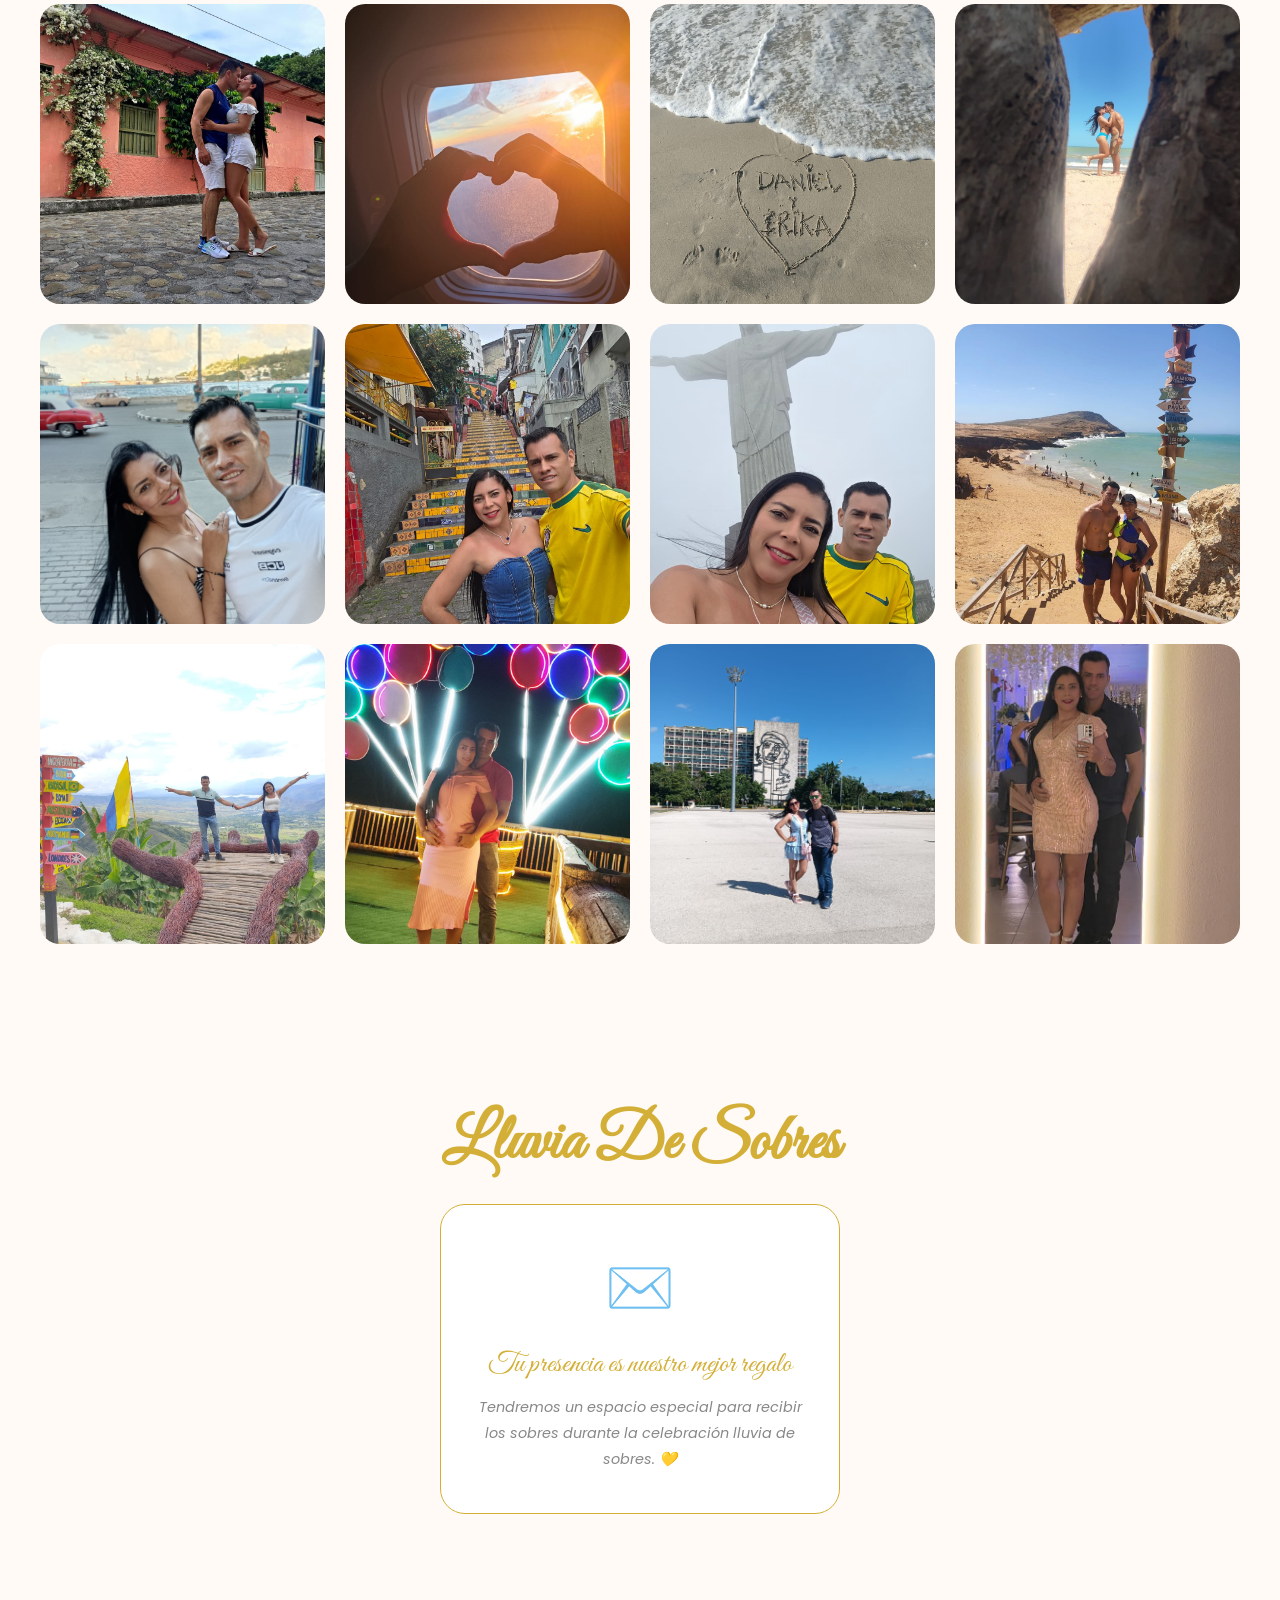
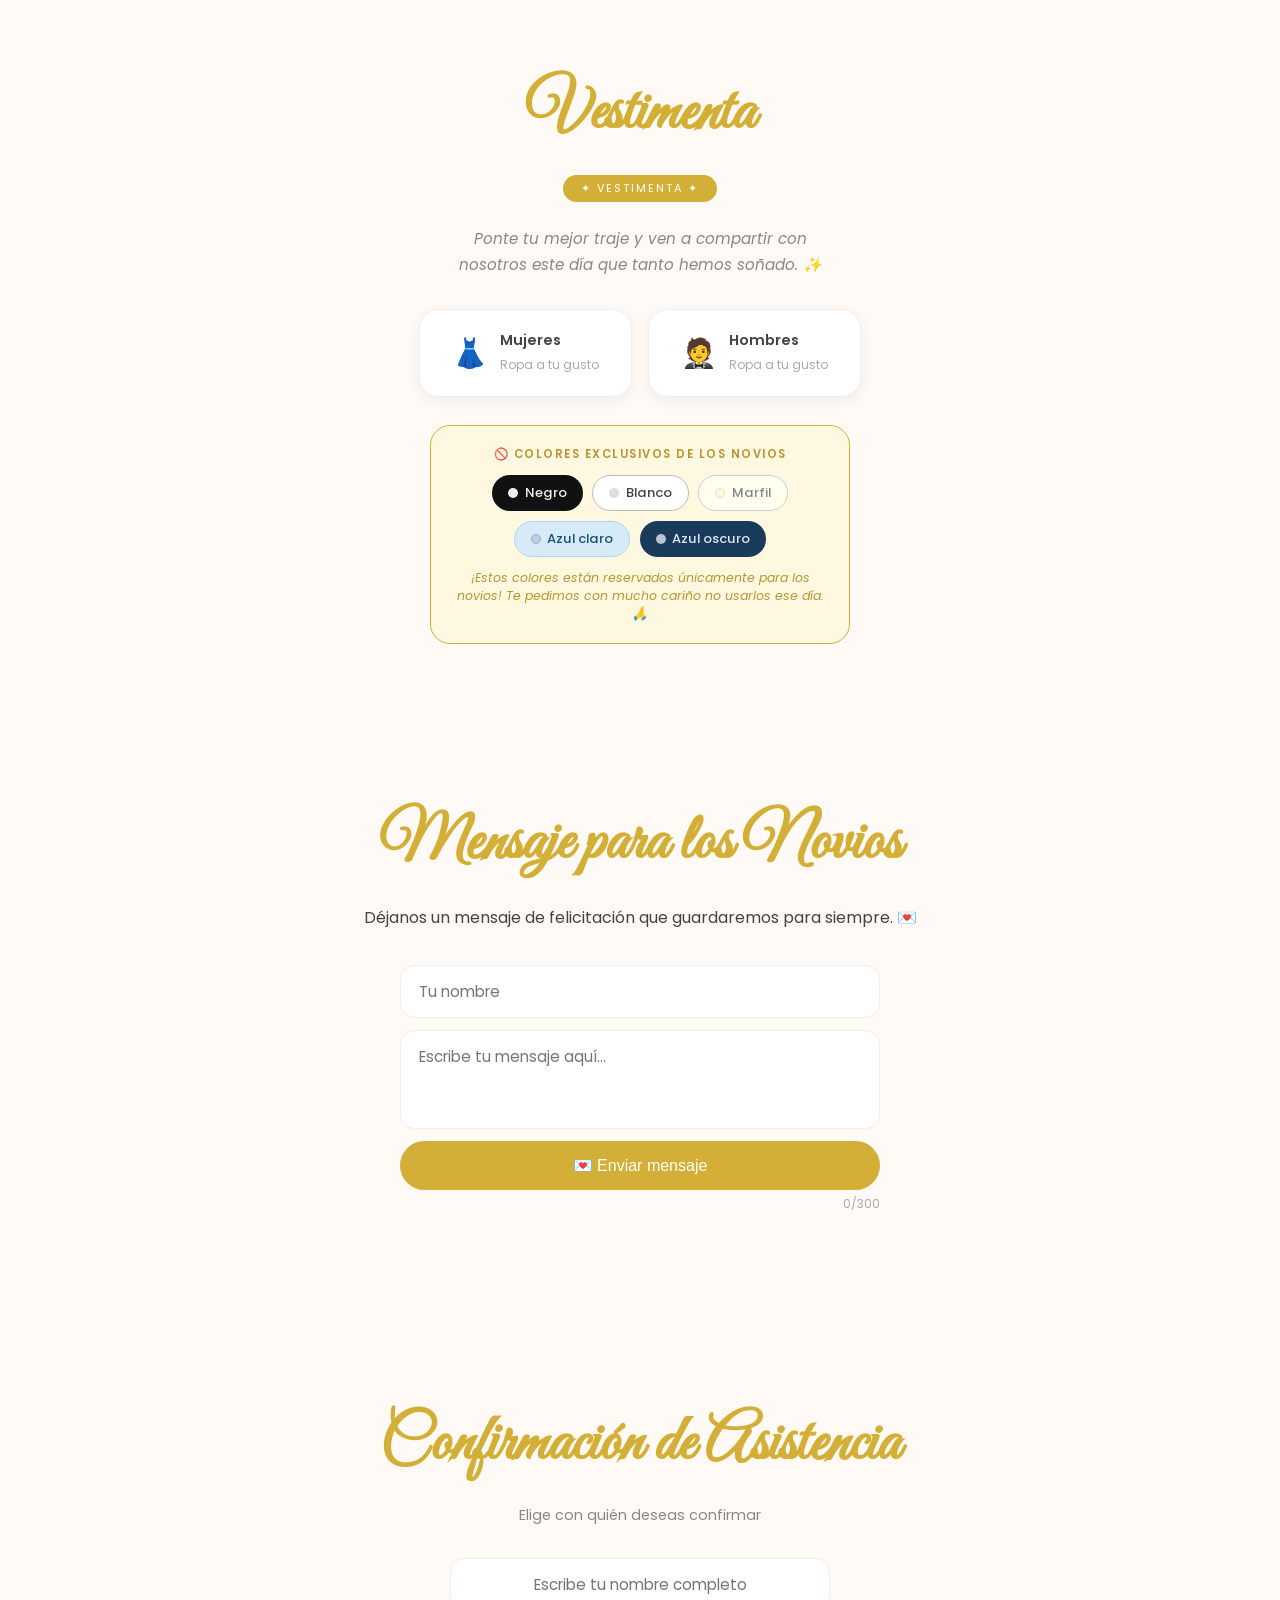
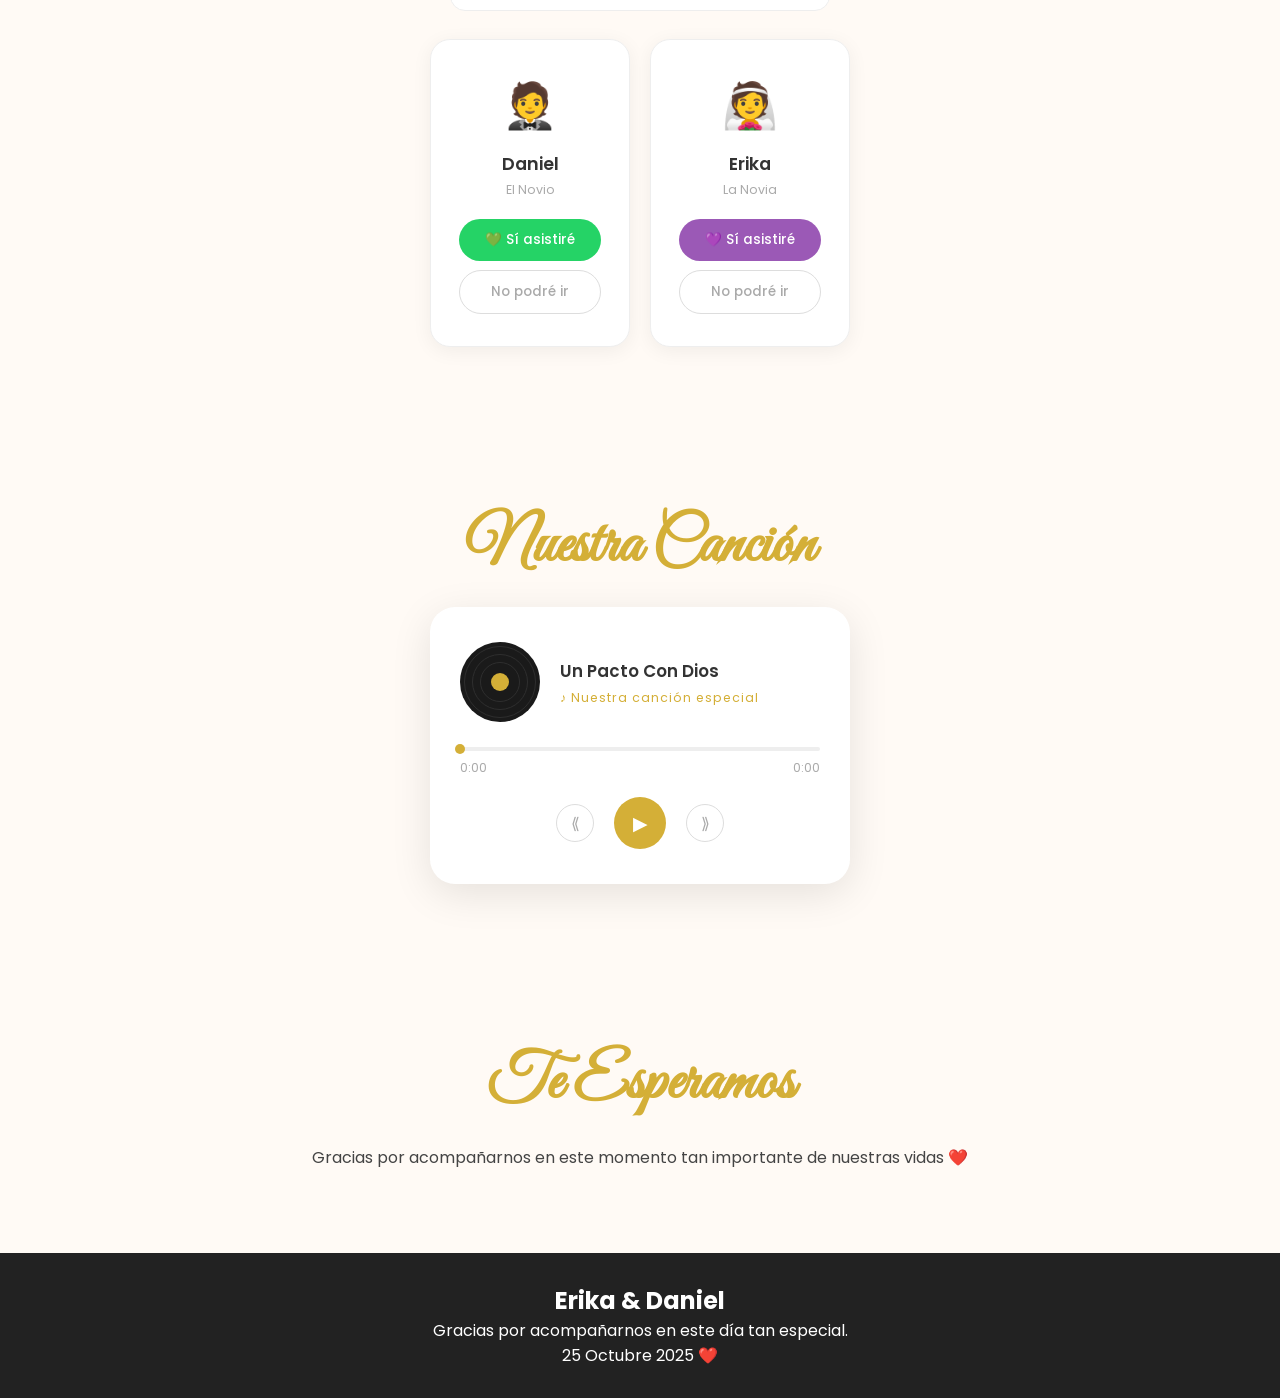
==== commit 8a925b64: "Update index.html" ====
--- a/index.html
+++ b/index.html
@@ -250,7 +250,7 @@
 
     <!-- REGALO -->
     <section class="reveal regalo-section">
-      <h2 class="section-title">Regalo</h2>
+      <h2 class="section-title">Lluvia De Sobres</h2>
 
       <div class="regalo-card">
         <span class="regalo-icon">✉️</span>
@@ -514,4 +514,4 @@
 
     <script src="script.js"></script>
   </body>
-</html>+</html>
